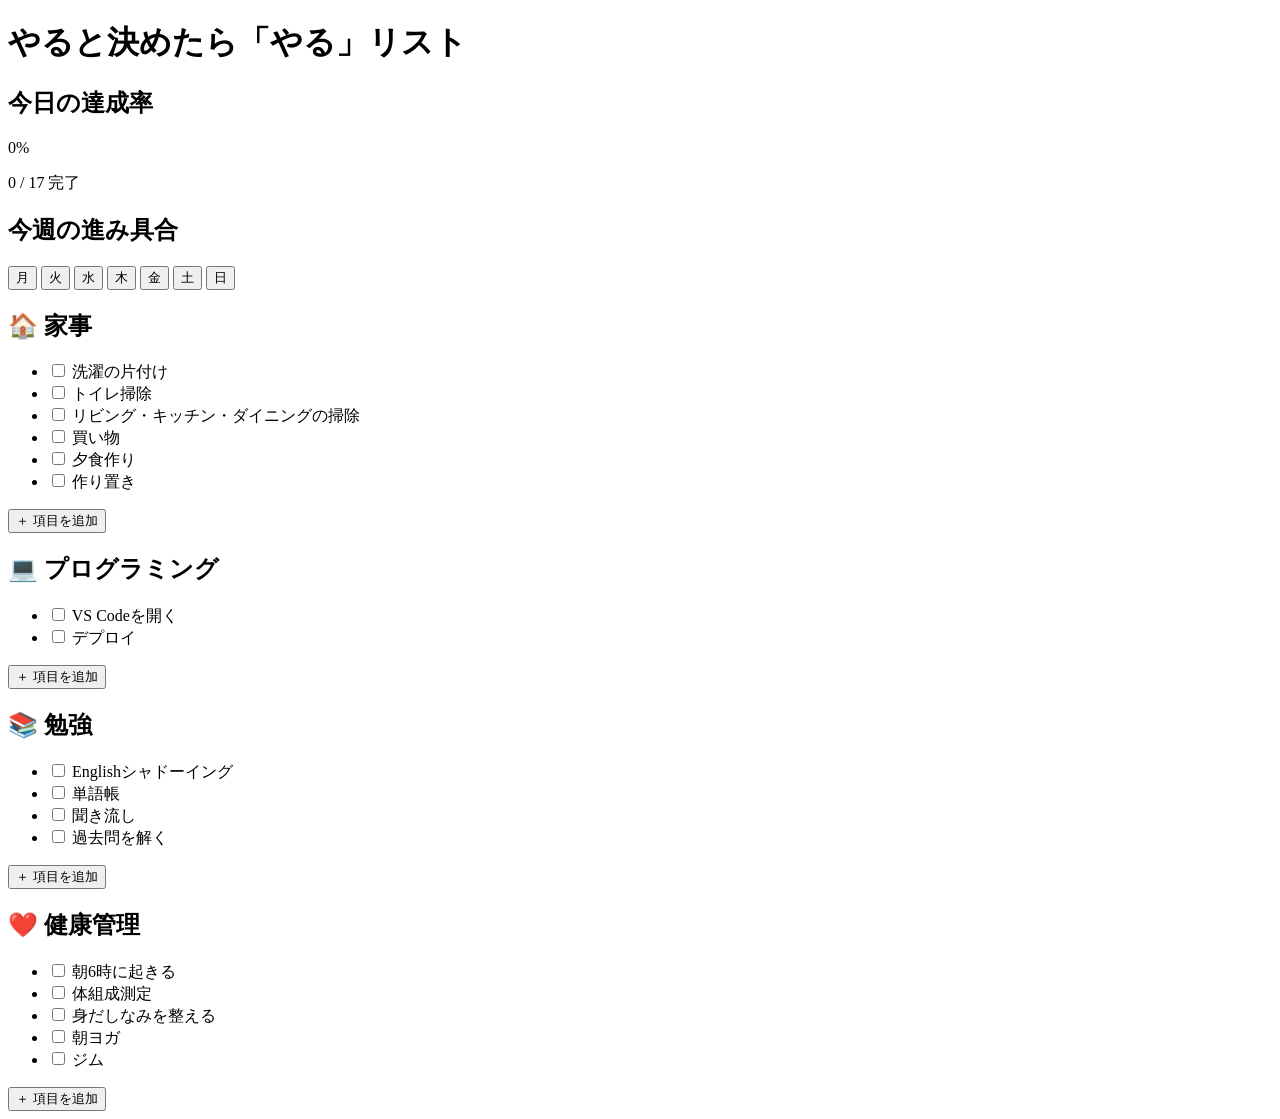
==== weekly-list.html @ 14dc3191 "週間チェックリストアプリの初回登録" ====
<!DOCTYPE html>
<html lang="ja">
<head>
    <meta charset="UTF-8">
    <meta name="viewport" content="width=device-width, initial-scale=1.0">
    <title>やると決めたら『やる!』リスト</title>
</head>
<body>
     <!-- ① タイトル -->
    <header>
        <h1>やると決めたら「やる」リスト</h1>
    </header>

    <main>

        <!-- ② 今日の達成率 -->
        <section id="progress">
            <h2>今日の達成率</h2>
            <p id="today-rate">0%</p>
            <p id="today-count">0 / 17 完了</p>
        </section>

        <!-- ③ 曜日 -->
        <section id="week">
            <h2>今週の進み具合</h2>

            <div class="week-days">
                <button>月</button>
                <button>火</button>
                <button>水</button>
                <button>木</button>
                <button>金</button>
                <button>土</button>
                <button>日</button>
            </div>
        </section>

        <!-- ④ 家事 -->
        <section id="housework">
            <h2>🏠 家事</h2>

            <ul>
                <li><input type="checkbox"> 洗濯の片付け</li>
                <li><input type="checkbox"> トイレ掃除</li>
                <li><input type="checkbox"> リビング・キッチン・ダイニングの掃除</li>
                <li><input type="checkbox"> 買い物</li>
                <li><input type="checkbox"> 夕食作り</li>
                <li><input type="checkbox"> 作り置き</li>
            </ul>

            <button>＋ 項目を追加</button>
        </section>

        <!-- ⑤ プログラミング -->
        <section id="programming">
            <h2>💻 プログラミング</h2>

            <ul>
                <li><input type="checkbox"> VS Codeを開く</li>
                <li><input type="checkbox"> デプロイ</li>
            </ul>

            <button>＋ 項目を追加</button>
        </section>

        <!-- ⑥ 勉強 -->
        <section id="study">
            <h2>📚 勉強</h2>

            <ul>
                <li><input type="checkbox"> Englishシャドーイング</li>
                <li><input type="checkbox"> 単語帳</li>
                <li><input type="checkbox"> 聞き流し</li>
                <li><input type="checkbox"> 過去問を解く</li>
            </ul>

            <button>＋ 項目を追加</button>
        </section>

        <!-- ⑦ 健康 -->
        <section id="health">
            <h2>❤️ 健康管理</h2>

            <ul>
                <li><input type="checkbox"> 朝6時に起きる</li>
                <li><input type="checkbox"> 体組成測定</li>
                <li><input type="checkbox"> 身だしなみを整える</li>
                <li><input type="checkbox"> 朝ヨガ</li>
                <li><input type="checkbox"> ジム</li>
            </ul>

            <button>＋ 項目を追加</button>
        </section>

    </main>

    
</body>
</html>
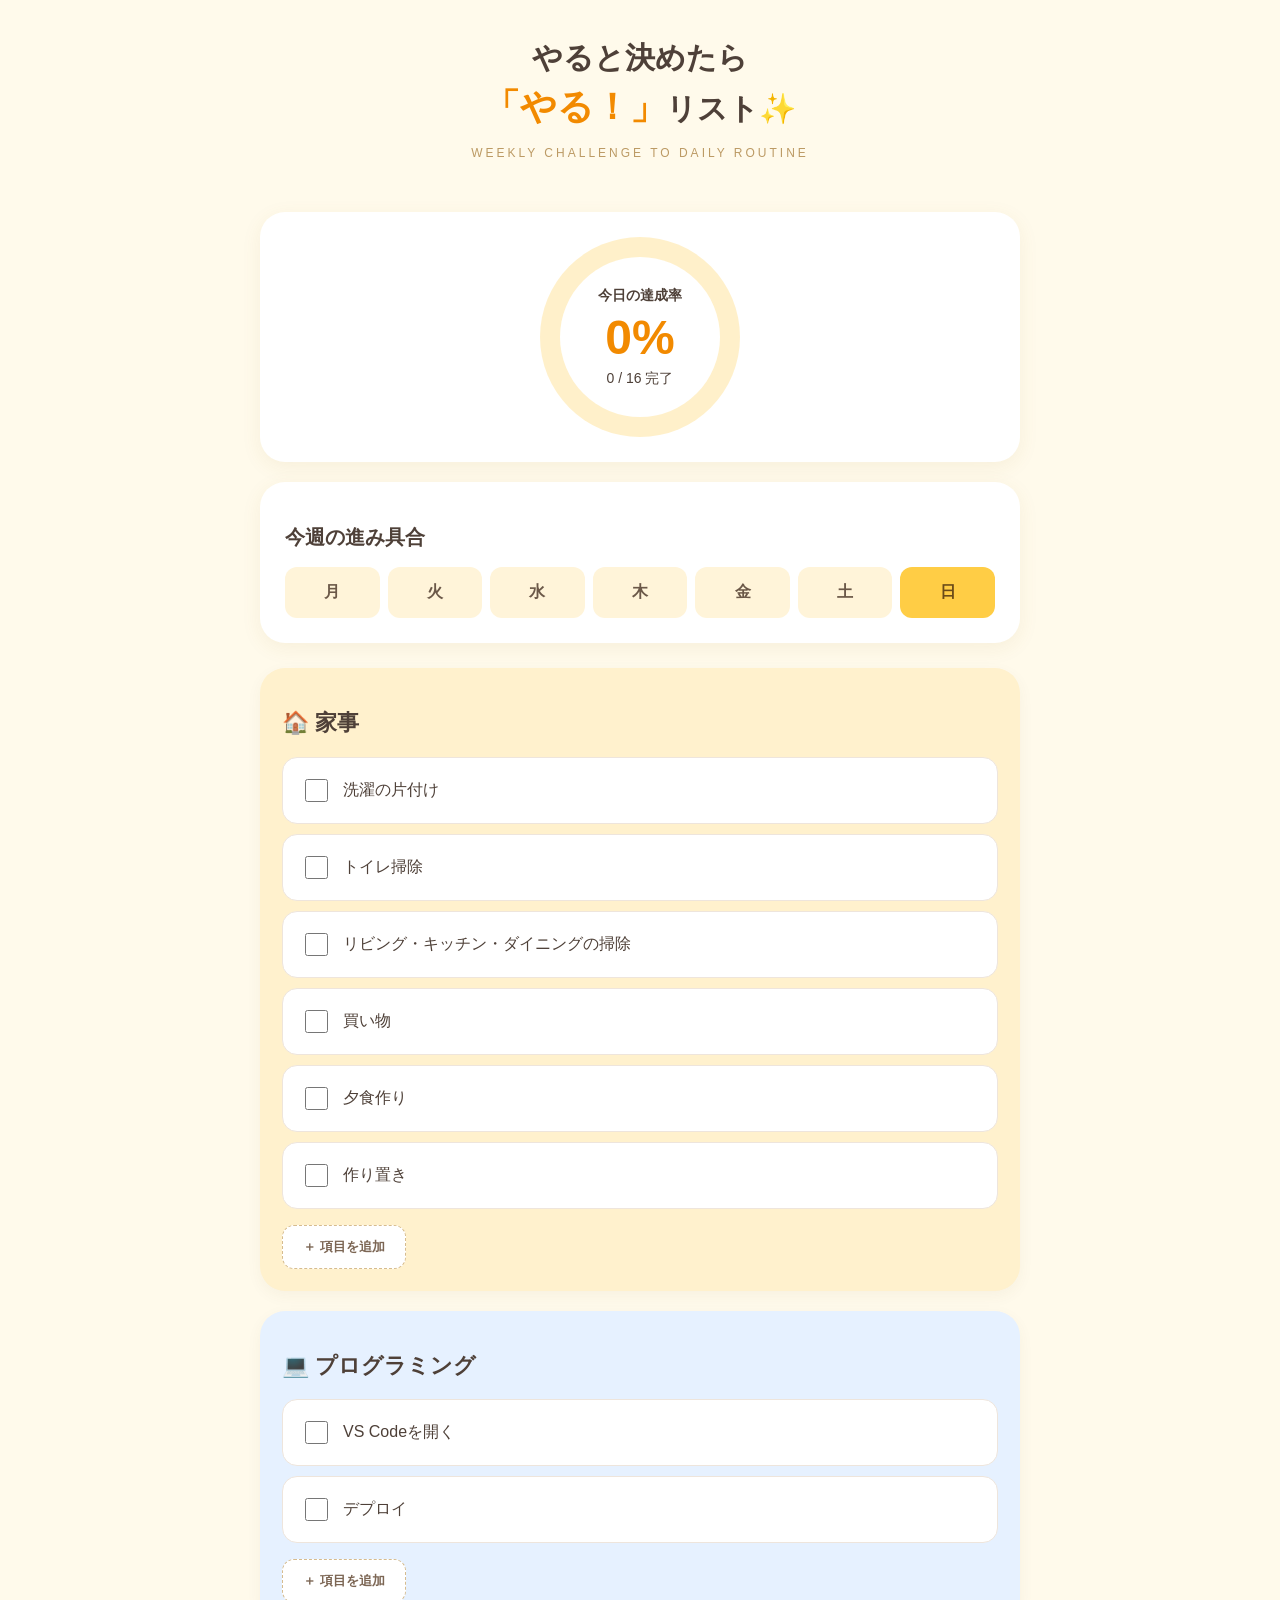
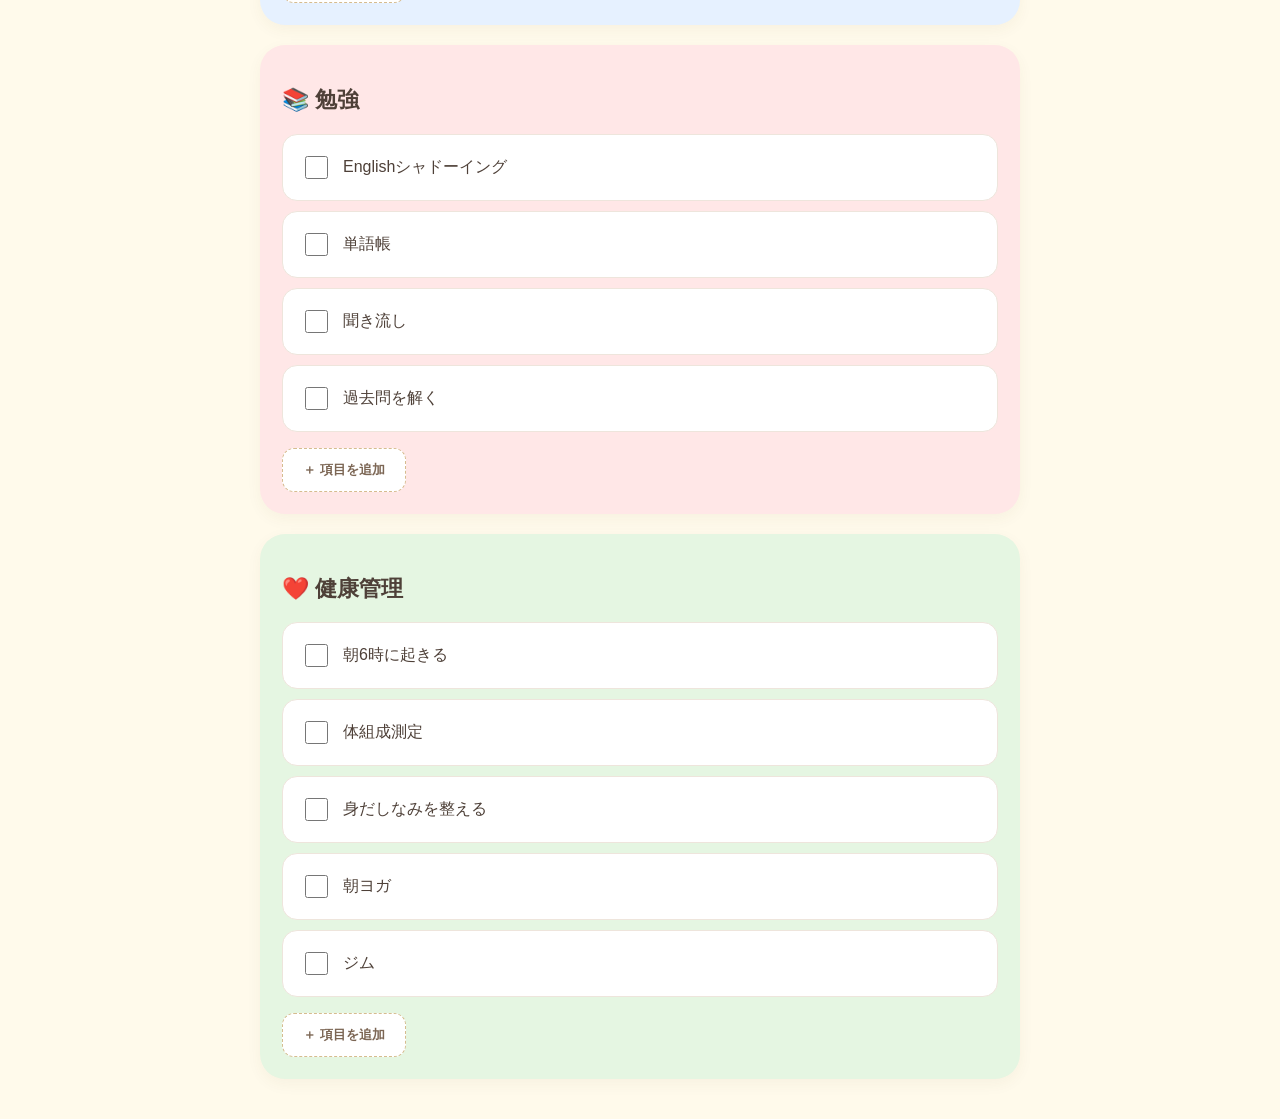
==== commit ea24c5f7: "ルーティン化できるような仕様に変更" ====
--- a/weekly-list.html
+++ b/weekly-list.html
@@ -4,21 +4,33 @@
     <meta charset="UTF-8">
     <meta name="viewport" content="width=device-width, initial-scale=1.0">
     <title>やると決めたら『やる!』リスト</title>
+
+        <!-- CSSの読み込み -->
+    <link rel="stylesheet" href="css/style.css">
+
 </head>
 <body>
      <!-- ① タイトル -->
     <header>
-        <h1>やると決めたら「やる」リスト</h1>
+    <h1>
+        やると決めたら<br>
+        <span>「やる！」</span></div>リスト✨
+    </h1>
+    <p>WEEKLY CHALLENGE TO DAILY ROUTINE</p>
     </header>
 
     <main>
 
         <!-- ② 今日の達成率 -->
         <section id="progress">
+    <div class="progress-circle">
+        <div class="progress-inner">
             <h2>今日の達成率</h2>
             <p id="today-rate">0%</p>
-            <p id="today-count">0 / 17 完了</p>
-        </section>
+            <p id="today-count">0 / 16 完了</p>
+        </div>
+    </div>
+    </section>
 
         <!-- ③ 曜日 -->
         <section id="week">
@@ -94,6 +106,10 @@
 
     </main>
 
-    
+<!-- jQueryを読み込む -->
+<script src="https://code.jquery.com/jquery-3.7.1.min.js"></script>
+
+<!-- 自分のJavaScript -->
+<script src="js/script.js"></script>
 </body>
 </html>
--- a/css/style.css
+++ b/css/style.css
@@ -0,0 +1,245 @@
+
+/* 全体の設定 */
+* {
+    box-sizing: border-box;
+}
+
+body {
+    margin: 0;
+    background-color: #fffaeb;
+    color: #4e4038;
+    font-family: "Hiragino Kaku Gothic ProN", "Noto Sans JP", sans-serif;
+}
+
+/* タイトル */
+header {
+    text-align: center;
+    padding: 35px 15px 20px;
+}
+
+header h1 {
+    font-size: 30px;
+    line-height: 1.5;
+    margin: 0;
+}
+
+header h1 span {
+    color: #f28a00;
+    font-size: 36px;
+}
+
+header p {
+    color: #bc9a64;
+    font-size: 12px;
+    letter-spacing: 3px;
+}
+
+/* メイン */
+main {
+    max-width: 800px;
+    margin: 0 auto;
+    padding: 20px;
+}
+
+/* 今日の達成率 */
+#progress {
+    background: white;
+    border-radius: 25px;
+    padding: 25px;
+    margin-bottom: 20px;
+    display: flex;
+    justify-content: center;
+    box-shadow: 0 5px 20px rgba(150, 110, 40, 0.08);
+}
+
+/* 円グラフ */
+.progress-circle {
+    width: 200px;
+    height: 200px;
+    border-radius: 50%;
+    background: conic-gradient(
+        #ffcd45 0%,
+        #fff0ca 0%
+    );
+    display: flex;
+    align-items: center;
+    justify-content: center;
+}
+
+/* 円グラフの内側 */
+.progress-inner {
+    width: 160px;
+    height: 160px;
+    background-color: white;
+    border-radius: 50%;
+    display: flex;
+    flex-direction: column;
+    align-items: center;
+    justify-content: center;
+}
+
+.progress-inner h2 {
+    font-size: 14px;
+    margin: 0;
+}
+
+#today-rate {
+    font-size: 48px;
+    font-weight: bold;
+    color: #f28a00;
+    margin: 5px 0;
+}
+
+#today-count {
+    font-size: 14px;
+    margin: 0;
+}
+
+/* 曜日のエリア */
+#week {
+    background: white;
+    border-radius: 25px;
+    padding: 25px;
+    margin-bottom: 25px;
+    box-shadow: 0 5px 20px rgba(150, 110, 40, 0.08);
+}
+
+#week h2 {
+    font-size: 20px;
+}
+
+/* 曜日を横並び */
+.week-days {
+    display: flex;
+    gap: 8px;
+}
+
+.week-days button {
+    flex: 1;
+    min-width: 0;
+    border: none;
+    border-radius: 12px;
+    background: #fff4d9;
+    color: #6b5848;
+    padding: 15px 0;
+    font-size: 16px;
+    font-weight: bold;
+    cursor: pointer;
+}
+
+/* 4カテゴリ共通 */
+#housework,
+#programming,
+#study,
+#health {
+    border-radius: 25px;
+    padding: 22px;
+    margin-bottom: 20px;
+    box-shadow: 0 5px 15px rgba(100, 80, 40, 0.05);
+}
+
+/* カテゴリごとの色 */
+#housework {
+    background-color: #fff1cd;
+}
+
+#programming {
+    background-color: #e6f1ff;
+}
+
+#study {
+    background-color: #ffe7e7;
+}
+
+#health {
+    background-color: #e5f6e2;
+}
+
+/* カテゴリ見出し */
+main section h2 {
+    font-size: 22px;
+}
+
+/* リスト */
+main section ul {
+    list-style: none;
+    padding: 0;
+}
+
+/* チェック項目 */
+main section li {
+    background-color: white;
+    border: 1px solid #eee5dc;
+    border-radius: 15px;
+    padding: 18px;
+    margin-bottom: 10px;
+    font-size: 16px;
+    display: flex;
+    align-items: center;
+    gap: 12px;
+    cursor: pointer;
+}
+
+/* チェックボックス */
+input[type="checkbox"] {
+    width: 23px;
+    height: 23px;
+    accent-color: #f5b400;
+    cursor: pointer;
+    flex-shrink: 0;
+}
+
+/* チェック済みの項目 */
+main section li:has(input:checked) {
+    background-color: #efeeec;
+    color: #aaa5a1;
+    text-decoration: line-through;
+}
+
+/* 項目追加ボタン */
+main section > button {
+    background-color: white;
+    color: #7c6654;
+    border: 1px dashed #d6bc8f;
+    border-radius: 12px;
+    padding: 12px 20px;
+    cursor: pointer;
+    font-weight: bold;
+}
+
+/* スマホ対応 */
+@media (max-width: 600px) {
+
+    main {
+        padding: 12px;
+    }
+
+    header h1 {
+        font-size: 22px;
+    }
+
+    header h1 span {
+        font-size: 28px;
+    }
+
+    #housework,
+    #programming,
+    #study,
+    #health {
+        padding: 15px;
+    }
+
+    main section li {
+        padding: 16px;
+        font-size: 15px;
+    }
+
+    .week-days {
+        gap: 4px;
+    }
+
+    .week-days button {
+        font-size: 14px;
+        padding: 12px 0;
+    }
+}
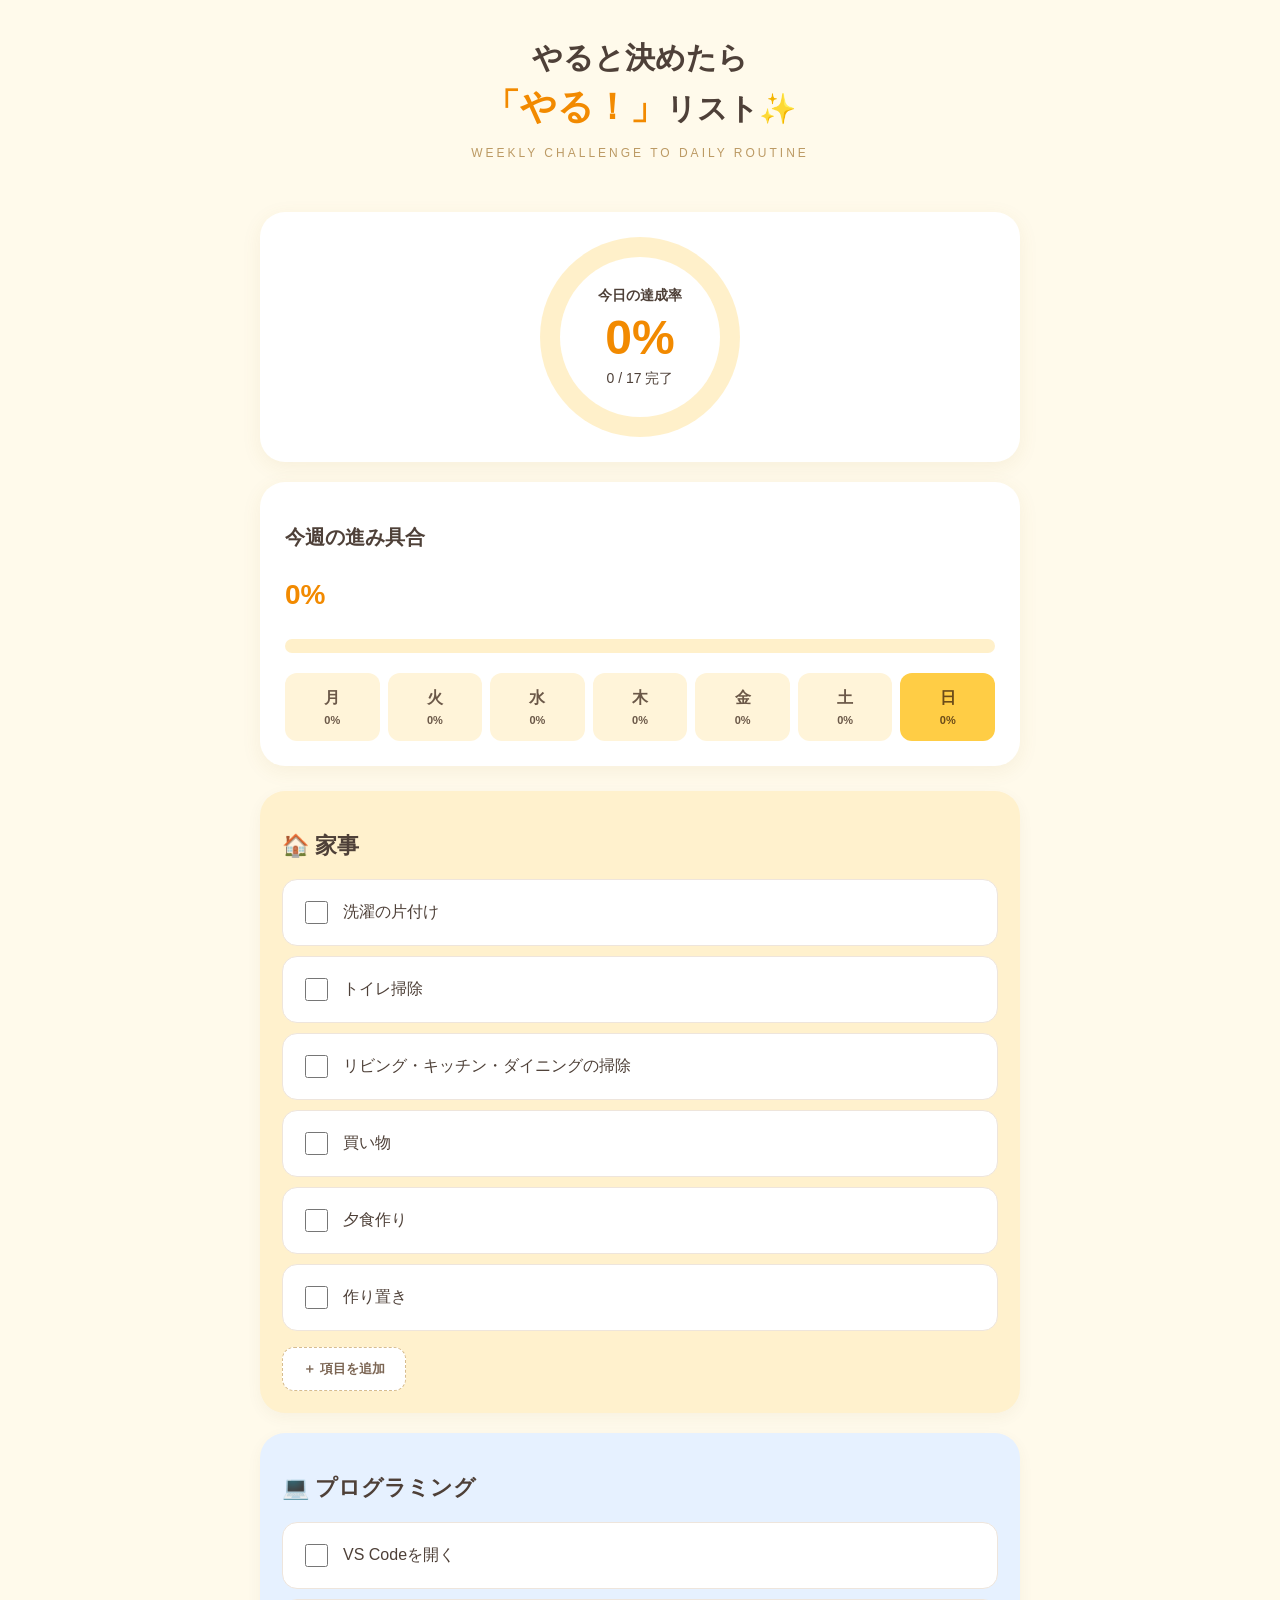
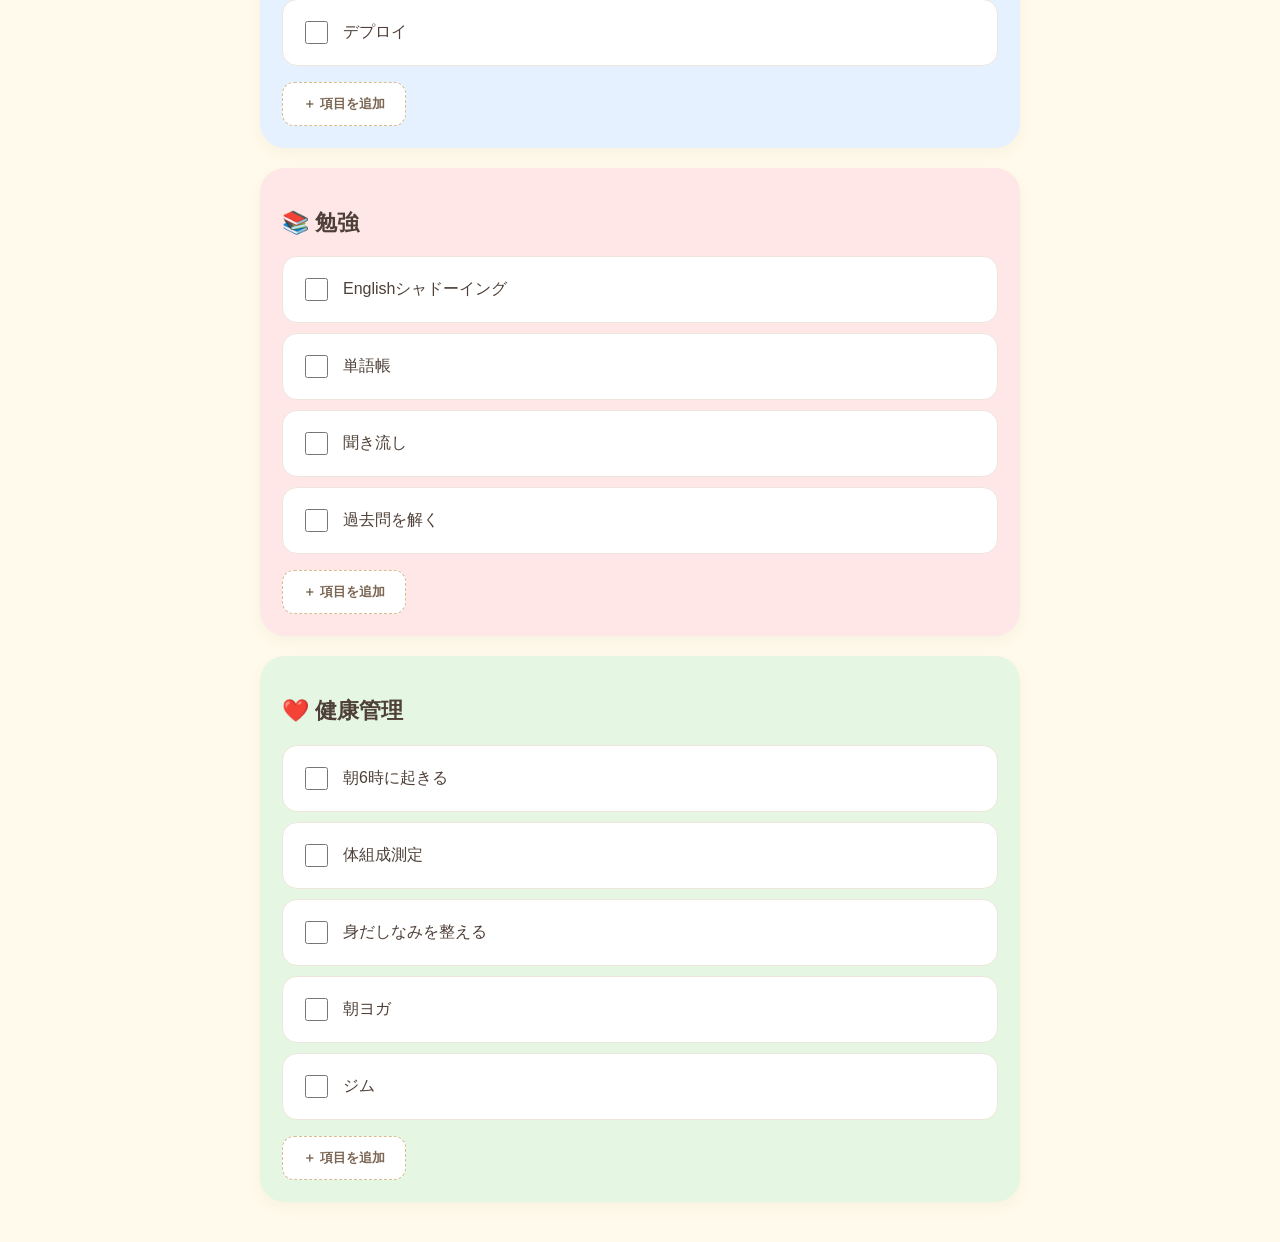
==== commit 914da981: "曜日を切り替えて過去の記録を表示、4カテゴリそれぞれに項目を追加、今週の進み具合を可視化" ====
--- a/weekly-list.html
+++ b/weekly-list.html
@@ -34,18 +34,24 @@
 
         <!-- ③ 曜日 -->
         <section id="week">
-            <h2>今週の進み具合</h2>
+    <h2>今週の進み具合</h2>
 
-            <div class="week-days">
-                <button>月</button>
-                <button>火</button>
-                <button>水</button>
-                <button>木</button>
-                <button>金</button>
-                <button>土</button>
-                <button>日</button>
-            </div>
-        </section>
+    <p id="weekly-rate">0%</p>
+
+    <div class="weekly-bar">
+        <div id="weekly-bar-fill"></div>
+    </div>
+
+    <div class="week-days">
+        <button type="button">月</button>
+        <button type="button">火</button>
+        <button type="button">水</button>
+        <button type="button">木</button>
+        <button type="button">金</button>
+        <button type="button">土</button>
+        <button type="button">日</button>
+    </div>
+</section>
 
         <!-- ④ 家事 -->
         <section id="housework">
--- a/css/style.css
+++ b/css/style.css
@@ -243,3 +243,77 @@
         padding: 12px 0;
     }
 }
+
+
+/* 今週の達成率 */
+#weekly-rate {
+    font-size: 28px;
+    font-weight: bold;
+    color: #f28a00;
+}
+
+/* 今週の進捗バー */
+.weekly-bar {
+    width: 100%;
+    height: 14px;
+    background-color: #fff0ca;
+    border-radius: 20px;
+    overflow: hidden;
+    margin-bottom: 20px;
+}
+
+/* 進捗に応じて伸びる部分 */
+#weekly-bar-fill {
+    width: 0%;
+    height: 100%;
+    background-color: #ffcd45;
+    border-radius: 20px;
+    transition: width 0.3s;
+}
+
+/* 選択中の曜日 */
+.week-days button.active-day {
+    background-color: #ffcd45;
+    color: #6b4b19;
+}
+
+/* 曜日別の達成率 */
+.week-days button .day-rate {
+    display: block;
+    font-size: 11px;
+    margin-top: 5px;
+}
+
+/* 追加項目の入力エリア */
+.add-task-form {
+    display: flex;
+    gap: 8px;
+    flex-wrap: wrap;
+    margin-top: 12px;
+}
+
+.add-task-form input {
+    flex: 1;
+    min-width: 120px;
+    padding: 12px;
+    border: 1px solid #e3d4b8;
+    border-radius: 10px;
+}
+
+.add-task-form button {
+    padding: 10px 16px;
+    background: #ffcd45;
+    border: none;
+    border-radius: 10px;
+    cursor: pointer;
+}
+
+/* タップしやすくする */
+main section li label {
+    display: flex;
+    align-items: center;
+    gap: 12px;
+    width: 100%;
+    cursor: pointer;
+}
+
